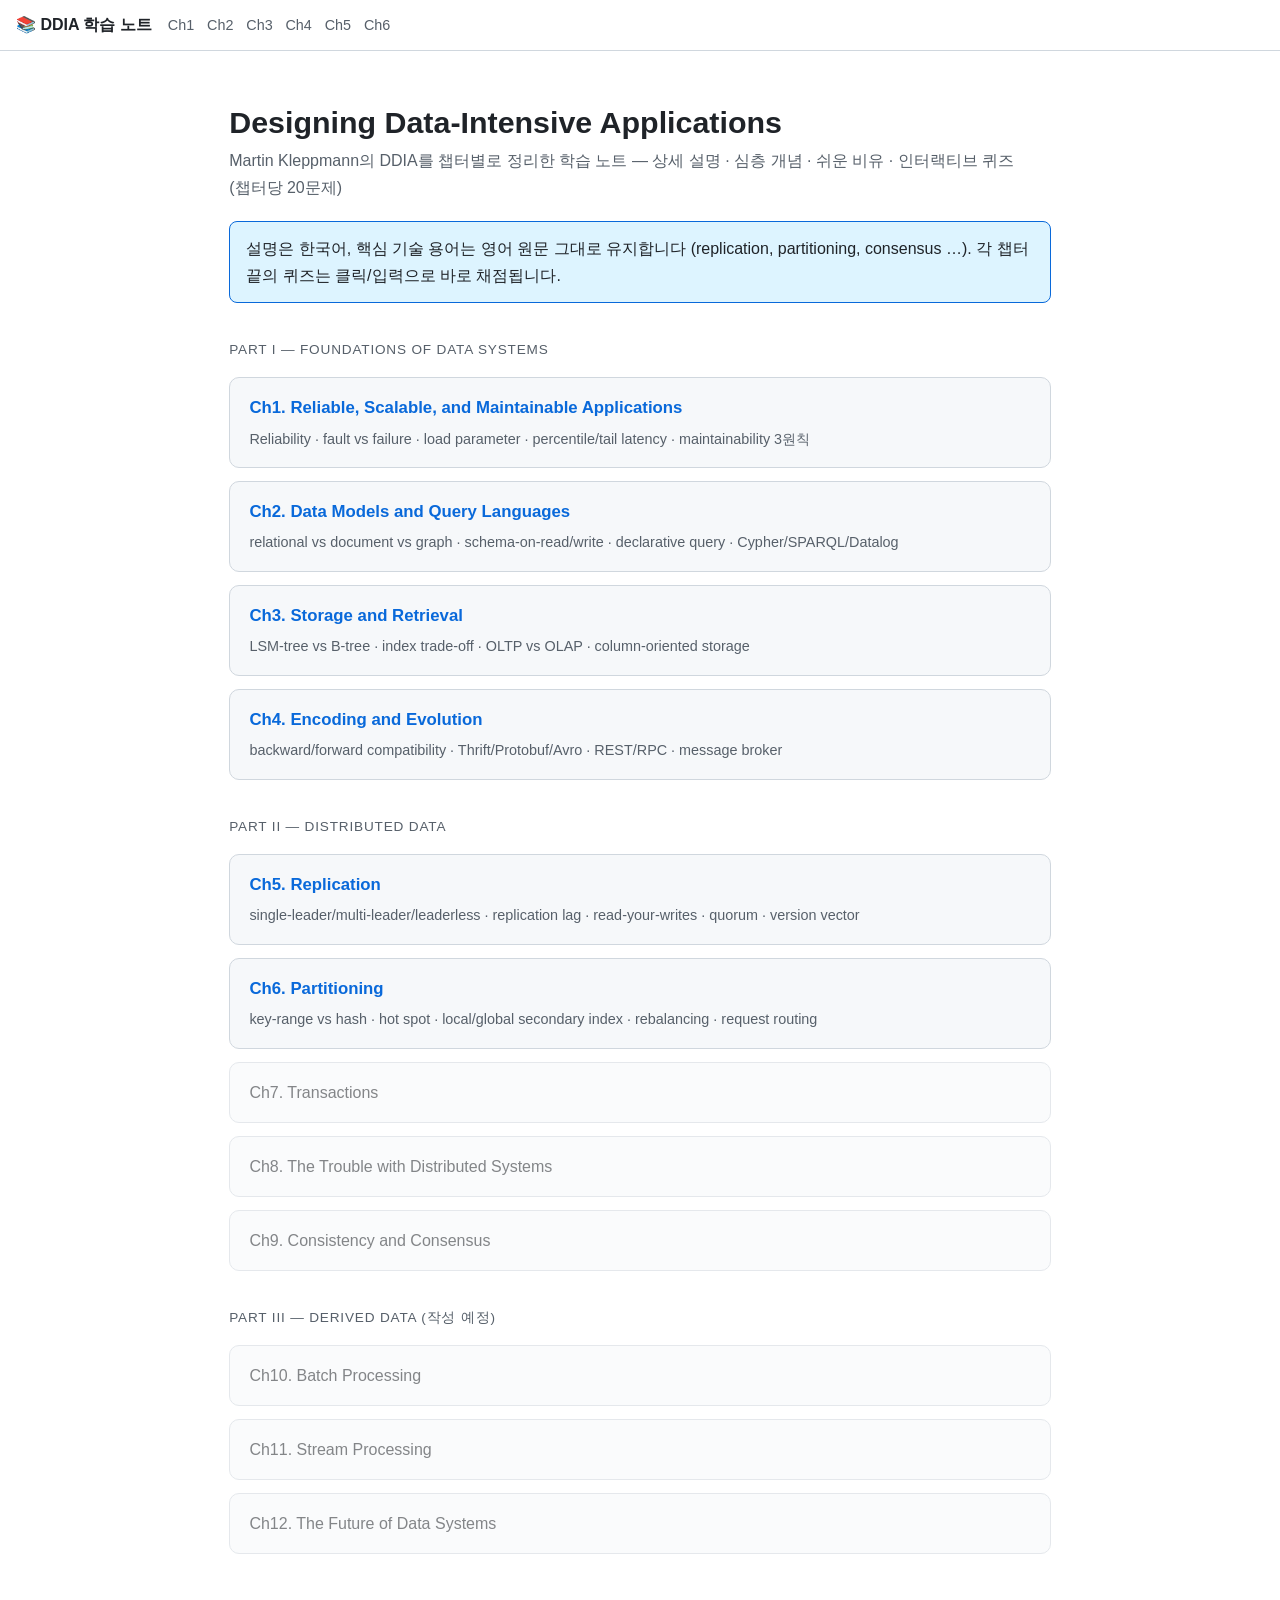
==== docs/index.html @ 5795ffaf "Add GitHub Pages study site (Ch1-6) with interactive quizzes - docs/: pure static HTML/CSS/JS, per-c" ====
<!doctype html>
<html lang="ko">
  <head>
    <meta charset="utf-8" />
    <meta name="viewport" content="width=device-width, initial-scale=1" />
    <title>DDIA 학습 노트</title>
    <link rel="stylesheet" href="assets/style.css" />
  </head>
  <body>
    <header class="site-header">
      <a href="index.html">📚 DDIA 학습 노트</a>
      <nav>
        <a href="ch01.html">Ch1</a>
        <a href="ch02.html">Ch2</a>
        <a href="ch03.html">Ch3</a>
        <a href="ch04.html">Ch4</a>
        <a href="ch05.html">Ch5</a>
        <a href="ch06.html">Ch6</a>
      </nav>
    </header>
    <main>
      <h1>Designing Data-Intensive Applications</h1>
      <p class="subtitle">
        Martin Kleppmann의 DDIA를 챕터별로 정리한 학습 노트 — 상세 설명 · 심층
        개념 · 쉬운 비유 · 인터랙티브 퀴즈(챕터당 20문제)
      </p>

      <div class="callout">
        설명은 한국어, 핵심 기술 용어는 영어 원문 그대로 유지합니다
        (replication, partitioning, consensus …). 각 챕터 끝의 퀴즈는
        클릭/입력으로 바로 채점됩니다.
      </div>

      <p class="part-label">Part I — Foundations of Data Systems</p>
      <ul class="chapter-list">
        <li>
          <a href="ch01.html"
            >Ch1. Reliable, Scalable, and Maintainable Applications</a
          >
          <div class="desc">
            Reliability · fault vs failure · load parameter · percentile/tail
            latency · maintainability 3원칙
          </div>
        </li>
        <li>
          <a href="ch02.html">Ch2. Data Models and Query Languages</a>
          <div class="desc">
            relational vs document vs graph · schema-on-read/write · declarative
            query · Cypher/SPARQL/Datalog
          </div>
        </li>
        <li>
          <a href="ch03.html">Ch3. Storage and Retrieval</a>
          <div class="desc">
            LSM-tree vs B-tree · index trade-off · OLTP vs OLAP ·
            column-oriented storage
          </div>
        </li>
        <li>
          <a href="ch04.html">Ch4. Encoding and Evolution</a>
          <div class="desc">
            backward/forward compatibility · Thrift/Protobuf/Avro · REST/RPC ·
            message broker
          </div>
        </li>
      </ul>

      <p class="part-label">Part II — Distributed Data</p>
      <ul class="chapter-list">
        <li>
          <a href="ch05.html">Ch5. Replication</a>
          <div class="desc">
            single-leader/multi-leader/leaderless · replication lag ·
            read-your-writes · quorum · version vector
          </div>
        </li>
        <li>
          <a href="ch06.html">Ch6. Partitioning</a>
          <div class="desc">
            key-range vs hash · hot spot · local/global secondary index ·
            rebalancing · request routing
          </div>
        </li>
        <li class="pending">Ch7. Transactions</li>
        <li class="pending">Ch8. The Trouble with Distributed Systems</li>
        <li class="pending">Ch9. Consistency and Consensus</li>
      </ul>

      <p class="part-label">Part III — Derived Data (작성 예정)</p>
      <ul class="chapter-list">
        <li class="pending">Ch10. Batch Processing</li>
        <li class="pending">Ch11. Stream Processing</li>
        <li class="pending">Ch12. The Future of Data Systems</li>
      </ul>
    </main>
  </body>
</html>
---- docs/assets/style.css ----
:root {
  --bg: #ffffff;
  --fg: #1f2328;
  --muted: #57606a;
  --accent: #0969da;
  --accent-soft: #ddf4ff;
  --border: #d0d7de;
  --card: #f6f8fa;
  --correct: #1a7f37;
  --correct-soft: #dafbe1;
  --wrong: #cf222e;
  --wrong-soft: #ffebe9;
  --code-bg: #f6f8fa;
}
@media (prefers-color-scheme: dark) {
  :root {
    --bg: #0d1117;
    --fg: #e6edf3;
    --muted: #8b949e;
    --accent: #58a6ff;
    --accent-soft: #122d4d;
    --border: #30363d;
    --card: #161b22;
    --correct: #3fb950;
    --correct-soft: #12261e;
    --wrong: #f85149;
    --wrong-soft: #3c1618;
    --code-bg: #161b22;
  }
}
* {
  box-sizing: border-box;
}
body {
  margin: 0;
  font-family:
    -apple-system, BlinkMacSystemFont, "Segoe UI", "Noto Sans KR", Helvetica,
    Arial, sans-serif;
  background: var(--bg);
  color: var(--fg);
  line-height: 1.7;
  word-break: keep-all;
}
.site-header {
  border-bottom: 1px solid var(--border);
  padding: 0.7rem 1rem;
  position: sticky;
  top: 0;
  background: var(--bg);
  z-index: 10;
  display: flex;
  align-items: center;
  gap: 1rem;
  flex-wrap: wrap;
}
.site-header a {
  color: var(--fg);
  text-decoration: none;
  font-weight: 600;
}
.site-header nav {
  display: flex;
  gap: 0.8rem;
  flex-wrap: wrap;
}
.site-header nav a {
  color: var(--muted);
  font-weight: 500;
  font-size: 0.9rem;
}
.site-header nav a:hover,
.site-header nav a.active {
  color: var(--accent);
}
main {
  max-width: 860px;
  margin: 0 auto;
  padding: 2rem 1.2rem 5rem;
}
h1 {
  font-size: 1.9rem;
  line-height: 1.3;
  margin-bottom: 0.3rem;
}
h2 {
  font-size: 1.4rem;
  margin-top: 3rem;
  padding-bottom: 0.4rem;
  border-bottom: 1px solid var(--border);
}
h3 {
  font-size: 1.12rem;
  margin-top: 2rem;
}
h4 {
  font-size: 1rem;
  margin-top: 1.5rem;
}
.subtitle {
  color: var(--muted);
  margin-top: 0;
}
a {
  color: var(--accent);
}
code {
  background: var(--code-bg);
  border: 1px solid var(--border);
  border-radius: 4px;
  padding: 0.1em 0.35em;
  font-size: 0.88em;
  font-family: ui-monospace, SFMono-Regular, Consolas, monospace;
}
pre {
  background: var(--code-bg);
  border: 1px solid var(--border);
  border-radius: 8px;
  padding: 1rem;
  overflow-x: auto;
}
pre code {
  border: none;
  padding: 0;
  background: none;
}
blockquote {
  margin: 1rem 0;
  padding: 0.6rem 1rem;
  border-left: 4px solid var(--accent);
  background: var(--card);
  border-radius: 0 8px 8px 0;
}
blockquote p {
  margin: 0.3rem 0;
}
table {
  border-collapse: collapse;
  width: 100%;
  margin: 1rem 0;
  display: block;
  overflow-x: auto;
}
th,
td {
  border: 1px solid var(--border);
  padding: 0.5rem 0.7rem;
  text-align: left;
  vertical-align: top;
}
th {
  background: var(--card);
}
.callout {
  background: var(--accent-soft);
  border: 1px solid var(--accent);
  border-radius: 8px;
  padding: 0.8rem 1rem;
  margin: 1.2rem 0;
}
.card {
  background: var(--card);
  border: 1px solid var(--border);
  border-radius: 10px;
  padding: 1rem 1.2rem;
  margin: 1rem 0;
}
.toc {
  font-size: 0.92rem;
}
.toc ul {
  margin: 0.3rem 0;
  padding-left: 1.2rem;
}
.chapter-list {
  list-style: none;
  padding: 0;
  display: grid;
  gap: 0.8rem;
}
.chapter-list li {
  border: 1px solid var(--border);
  border-radius: 10px;
  padding: 1rem 1.2rem;
  background: var(--card);
}
.chapter-list li.pending {
  opacity: 0.55;
}
.chapter-list a {
  font-weight: 600;
  text-decoration: none;
  font-size: 1.05rem;
}
.chapter-list .desc {
  color: var(--muted);
  font-size: 0.9rem;
  margin-top: 0.25rem;
}
.part-label {
  margin-top: 2.2rem;
  color: var(--muted);
  font-size: 0.85rem;
  text-transform: uppercase;
  letter-spacing: 0.06em;
}

/* Quiz */
.quiz-q {
  border: 1px solid var(--border);
  border-radius: 10px;
  padding: 1rem 1.2rem;
  margin: 1rem 0;
  background: var(--card);
}
.quiz-q .q-text {
  font-weight: 600;
  margin-bottom: 0.6rem;
}
.quiz-q .q-type {
  font-size: 0.75rem;
  color: var(--muted);
  margin-left: 0.4rem;
  font-weight: 400;
}
.quiz-options {
  display: grid;
  gap: 0.4rem;
}
.quiz-options button {
  text-align: left;
  padding: 0.5rem 0.8rem;
  border: 1px solid var(--border);
  border-radius: 8px;
  background: var(--bg);
  color: var(--fg);
  font: inherit;
  cursor: pointer;
  line-height: 1.5;
}
.quiz-options button:hover:not(:disabled) {
  border-color: var(--accent);
}
.quiz-options button:disabled {
  cursor: default;
}
.quiz-options button.correct {
  background: var(--correct-soft);
  border-color: var(--correct);
}
.quiz-options button.wrong {
  background: var(--wrong-soft);
  border-color: var(--wrong);
}
.quiz-short input {
  font: inherit;
  padding: 0.45rem 0.7rem;
  border: 1px solid var(--border);
  border-radius: 8px;
  background: var(--bg);
  color: var(--fg);
  width: 60%;
  min-width: 200px;
}
.quiz-short button {
  font: inherit;
  padding: 0.45rem 0.9rem;
  margin-left: 0.4rem;
  border: 1px solid var(--accent);
  border-radius: 8px;
  background: var(--accent);
  color: #fff;
  cursor: pointer;
}
.quiz-expl {
  display: none;
  margin-top: 0.7rem;
  padding: 0.6rem 0.9rem;
  border-radius: 8px;
  font-size: 0.92rem;
  background: var(--bg);
  border: 1px dashed var(--border);
}
.quiz-expl.show {
  display: block;
}
.quiz-expl .verdict {
  font-weight: 700;
}
.quiz-expl .verdict.ok {
  color: var(--correct);
}
.quiz-expl .verdict.no {
  color: var(--wrong);
}
.quiz-score {
  position: sticky;
  bottom: 1rem;
  margin-top: 2rem;
  text-align: center;
}
.quiz-score .inner {
  display: inline-block;
  background: var(--card);
  border: 1px solid var(--border);
  border-radius: 999px;
  padding: 0.5rem 1.4rem;
  font-weight: 600;
  box-shadow: 0 2px 10px rgba(0, 0, 0, 0.12);
}
.footer-nav {
  display: flex;
  justify-content: space-between;
  margin-top: 4rem;
  gap: 1rem;
}
.footer-nav a {
  border: 1px solid var(--border);
  border-radius: 8px;
  padding: 0.6rem 1rem;
  text-decoration: none;
  background: var(--card);
}
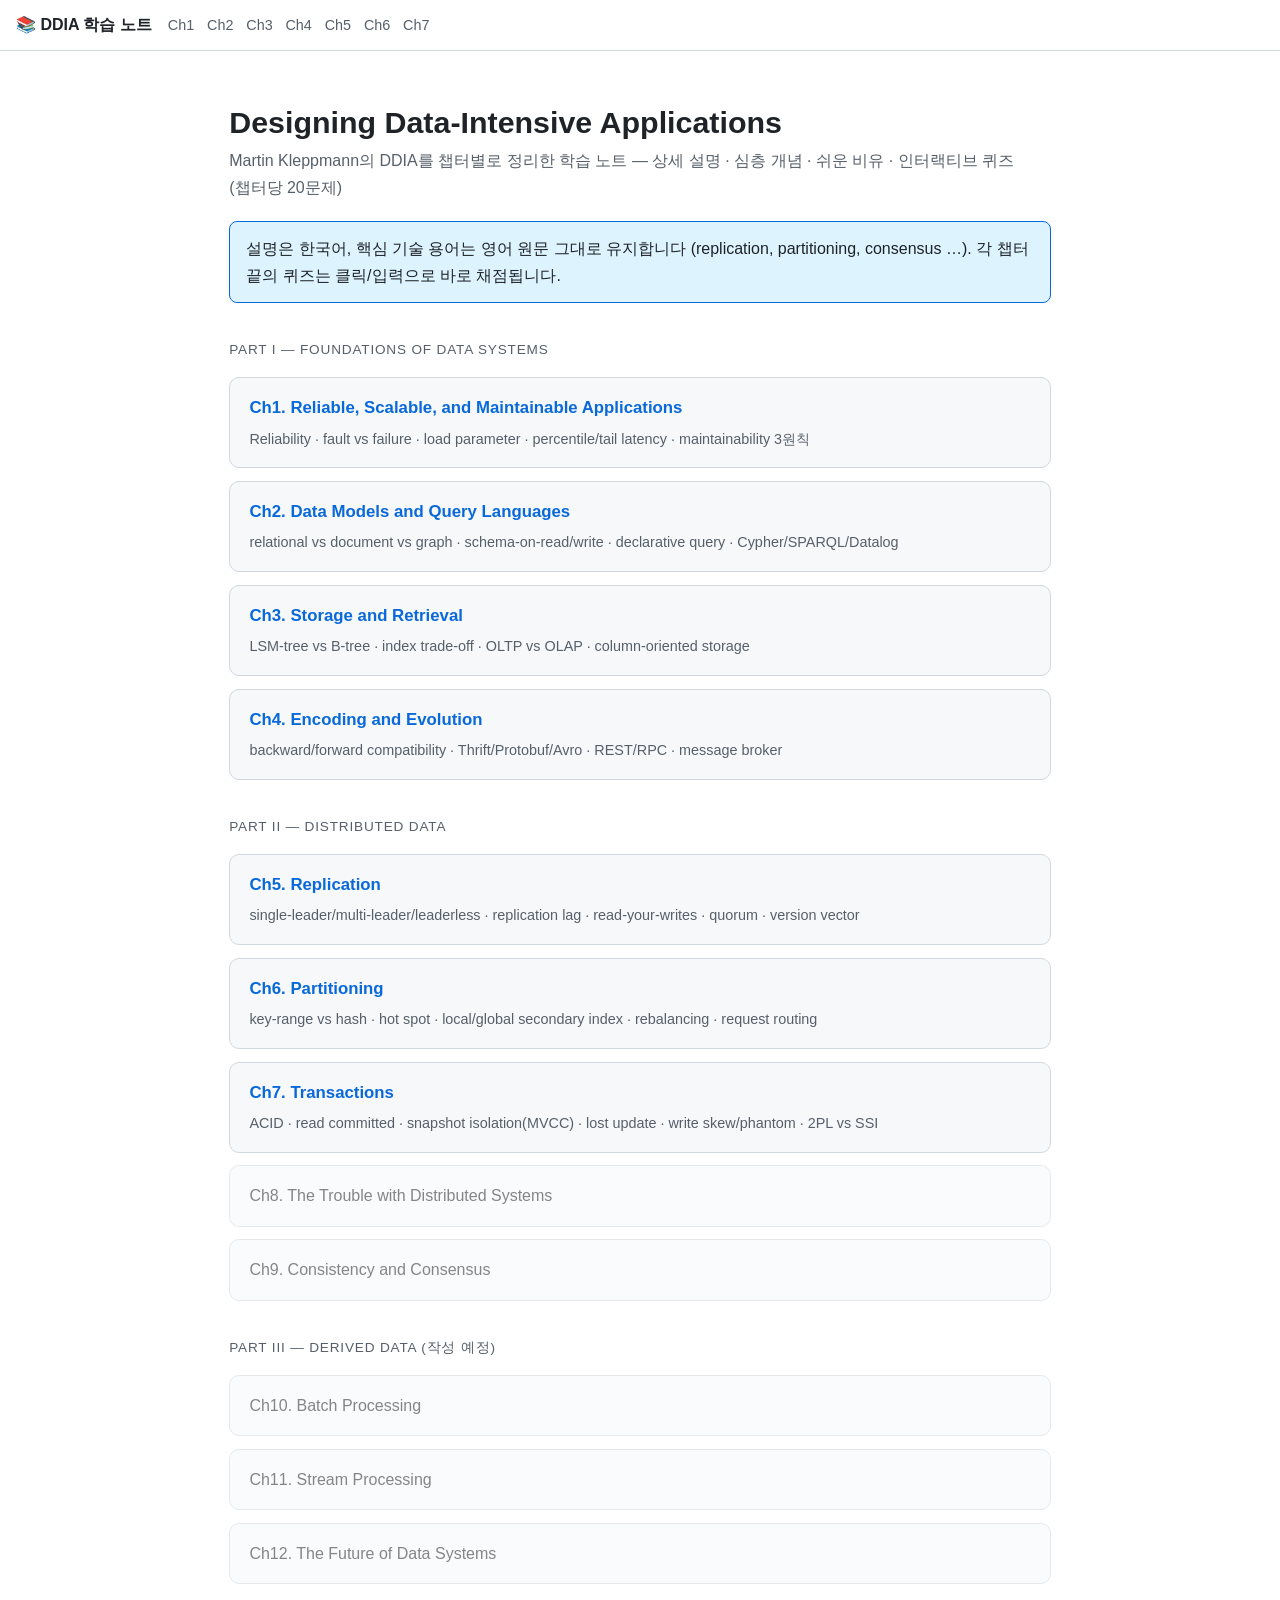
==== commit 9d56bbc6: "Add Ch7 Transactions page and nav links" ====
--- a/docs/index.html
+++ b/docs/index.html
@@ -16,6 +16,7 @@
         <a href="ch04.html">Ch4</a>
         <a href="ch05.html">Ch5</a>
         <a href="ch06.html">Ch6</a>
+        <a href="ch07.html">Ch7</a>
       </nav>
     </header>
     <main>
@@ -81,7 +82,13 @@
             rebalancing · request routing
           </div>
         </li>
-        <li class="pending">Ch7. Transactions</li>
+        <li>
+          <a href="ch07.html">Ch7. Transactions</a>
+          <div class="desc">
+            ACID · read committed · snapshot isolation(MVCC) · lost update ·
+            write skew/phantom · 2PL vs SSI
+          </div>
+        </li>
         <li class="pending">Ch8. The Trouble with Distributed Systems</li>
         <li class="pending">Ch9. Consistency and Consensus</li>
       </ul>
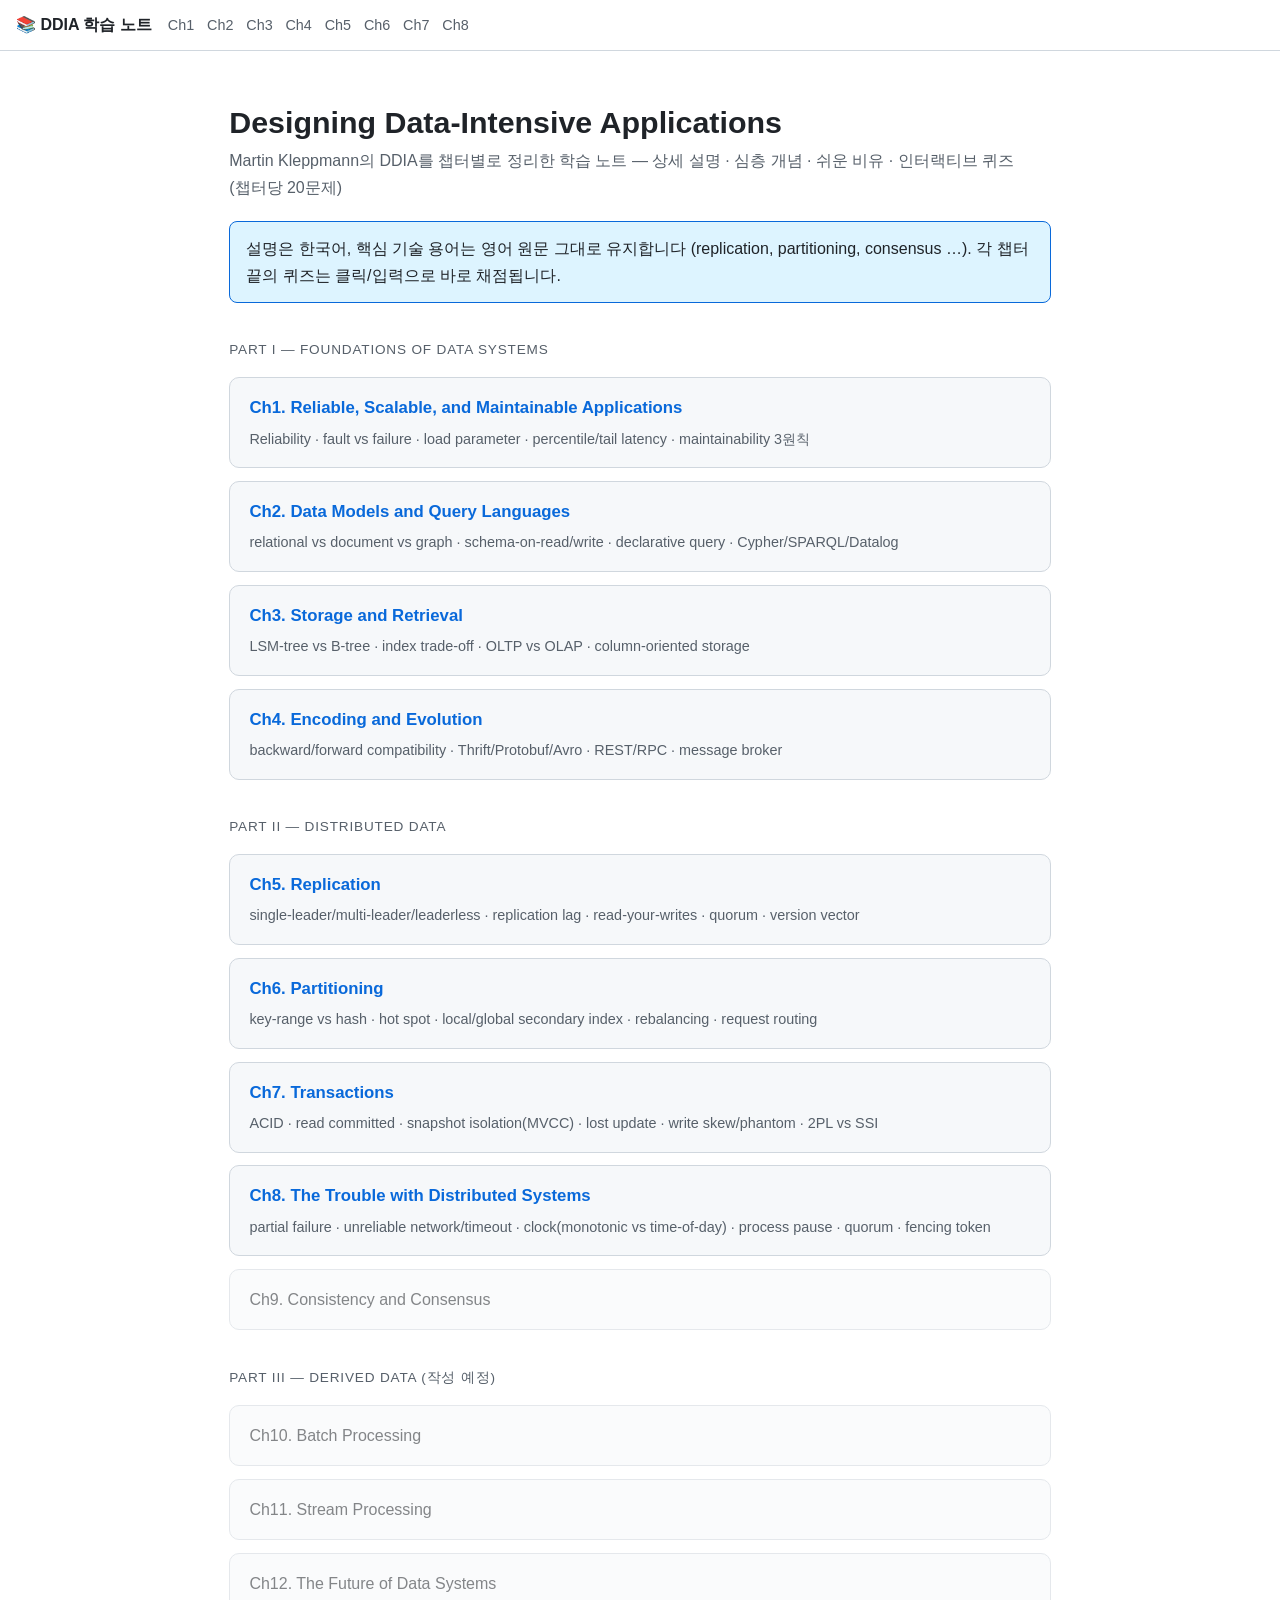
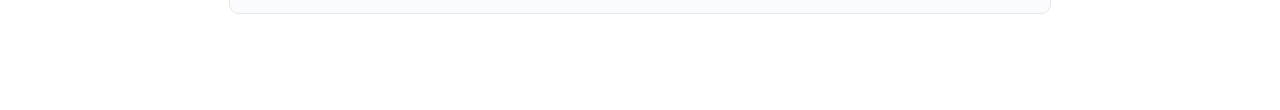
==== commit 3ca93de8: "Add Ch8 The Trouble with Distributed Systems page and nav links" ====
--- a/docs/index.html
+++ b/docs/index.html
@@ -17,6 +17,7 @@
         <a href="ch05.html">Ch5</a>
         <a href="ch06.html">Ch6</a>
         <a href="ch07.html">Ch7</a>
+        <a href="ch08.html">Ch8</a>
       </nav>
     </header>
     <main>
@@ -89,7 +90,13 @@
             write skew/phantom · 2PL vs SSI
           </div>
         </li>
-        <li class="pending">Ch8. The Trouble with Distributed Systems</li>
+        <li>
+          <a href="ch08.html">Ch8. The Trouble with Distributed Systems</a>
+          <div class="desc">
+            partial failure · unreliable network/timeout · clock(monotonic vs
+            time-of-day) · process pause · quorum · fencing token
+          </div>
+        </li>
         <li class="pending">Ch9. Consistency and Consensus</li>
       </ul>
 
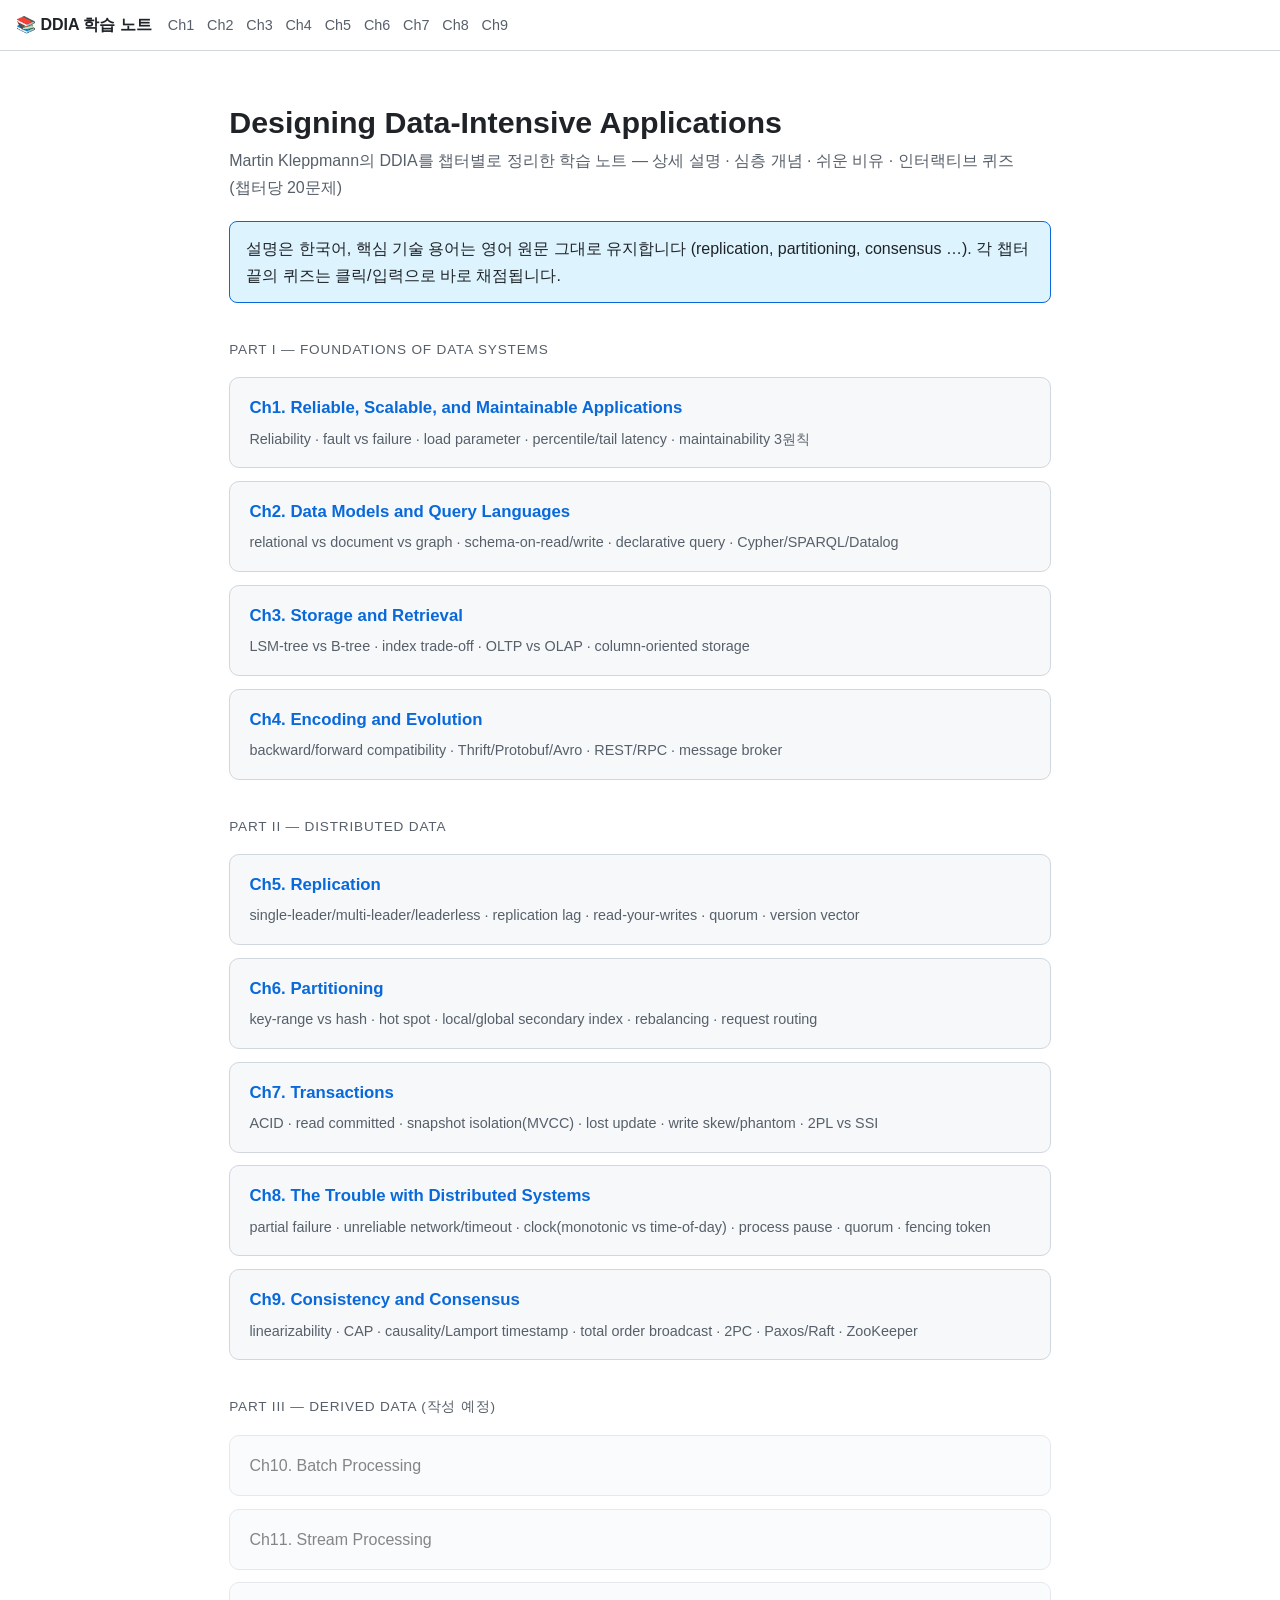
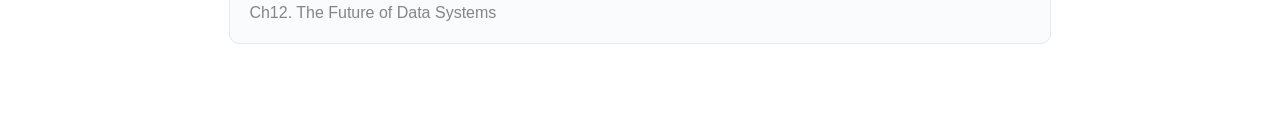
==== commit 111e7b5a: "Add Ch9 Consistency and Consensus page and nav links" ====
--- a/docs/index.html
+++ b/docs/index.html
@@ -18,6 +18,7 @@
         <a href="ch06.html">Ch6</a>
         <a href="ch07.html">Ch7</a>
         <a href="ch08.html">Ch8</a>
+        <a href="ch09.html">Ch9</a>
       </nav>
     </header>
     <main>
@@ -97,7 +98,13 @@
             time-of-day) · process pause · quorum · fencing token
           </div>
         </li>
-        <li class="pending">Ch9. Consistency and Consensus</li>
+        <li>
+          <a href="ch09.html">Ch9. Consistency and Consensus</a>
+          <div class="desc">
+            linearizability · CAP · causality/Lamport timestamp · total order
+            broadcast · 2PC · Paxos/Raft · ZooKeeper
+          </div>
+        </li>
       </ul>
 
       <p class="part-label">Part III — Derived Data (작성 예정)</p>
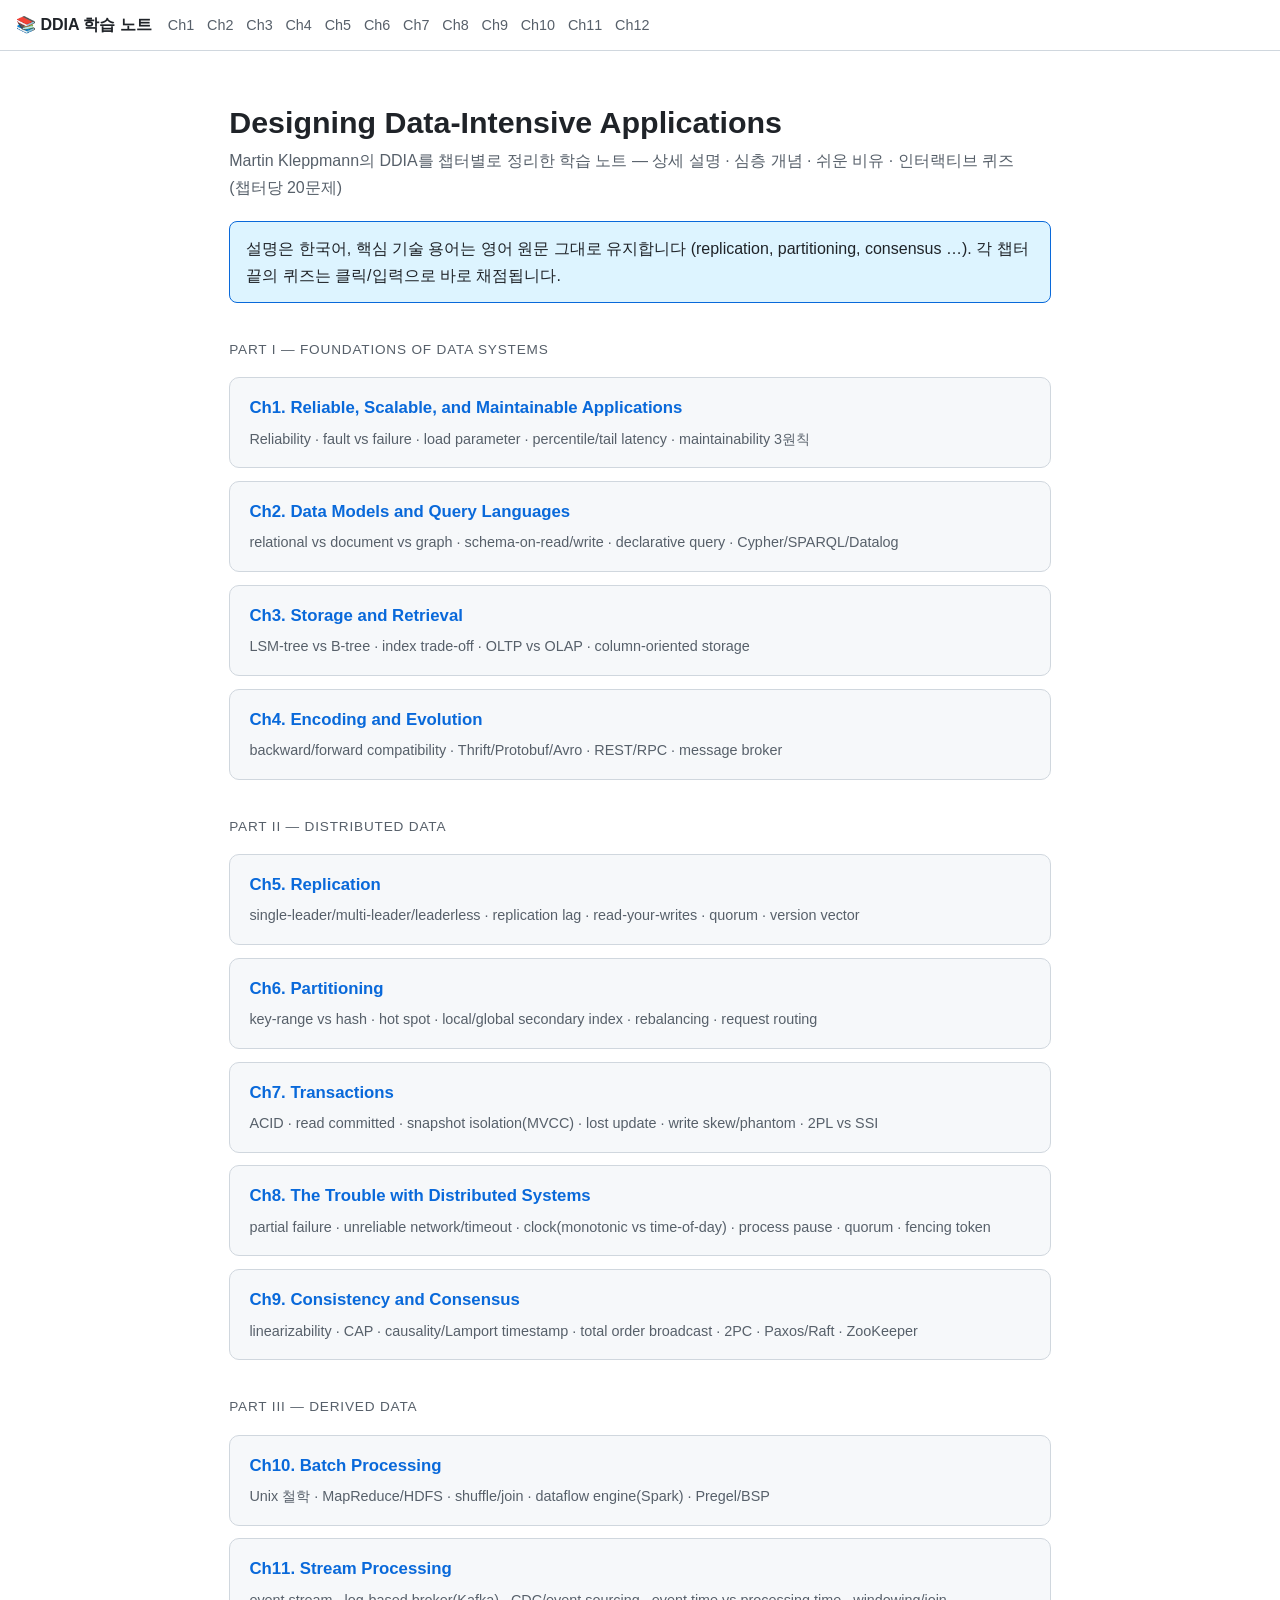
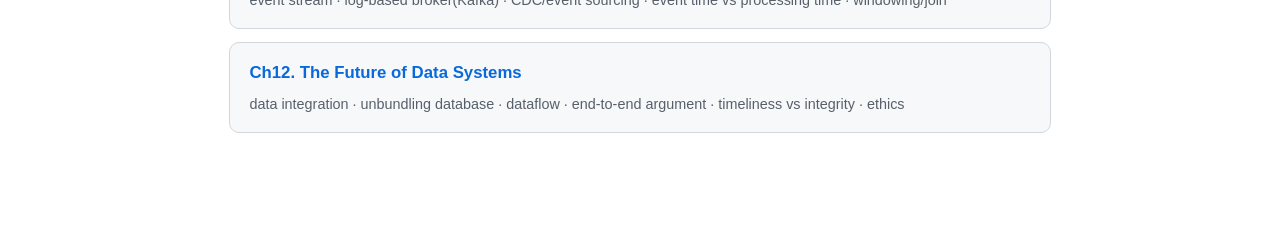
==== commit 5fbec5f4: "Add Part III (Ch10-12): complete all 12 chapters - Ch10 Batch Processing, Ch11 Stream Processing, Ch" ====
--- a/docs/index.html
+++ b/docs/index.html
@@ -19,6 +19,9 @@
         <a href="ch07.html">Ch7</a>
         <a href="ch08.html">Ch8</a>
         <a href="ch09.html">Ch9</a>
+        <a href="ch10.html">Ch10</a>
+        <a href="ch11.html">Ch11</a>
+        <a href="ch12.html">Ch12</a>
       </nav>
     </header>
     <main>
@@ -107,11 +110,29 @@
         </li>
       </ul>
 
-      <p class="part-label">Part III — Derived Data (작성 예정)</p>
+      <p class="part-label">Part III — Derived Data</p>
       <ul class="chapter-list">
-        <li class="pending">Ch10. Batch Processing</li>
-        <li class="pending">Ch11. Stream Processing</li>
-        <li class="pending">Ch12. The Future of Data Systems</li>
+        <li>
+          <a href="ch10.html">Ch10. Batch Processing</a>
+          <div class="desc">
+            Unix 철학 · MapReduce/HDFS · shuffle/join · dataflow engine(Spark) ·
+            Pregel/BSP
+          </div>
+        </li>
+        <li>
+          <a href="ch11.html">Ch11. Stream Processing</a>
+          <div class="desc">
+            event stream · log-based broker(Kafka) · CDC/event sourcing · event
+            time vs processing time · windowing/join
+          </div>
+        </li>
+        <li>
+          <a href="ch12.html">Ch12. The Future of Data Systems</a>
+          <div class="desc">
+            data integration · unbundling database · dataflow · end-to-end
+            argument · timeliness vs integrity · ethics
+          </div>
+        </li>
       </ul>
     </main>
   </body>
